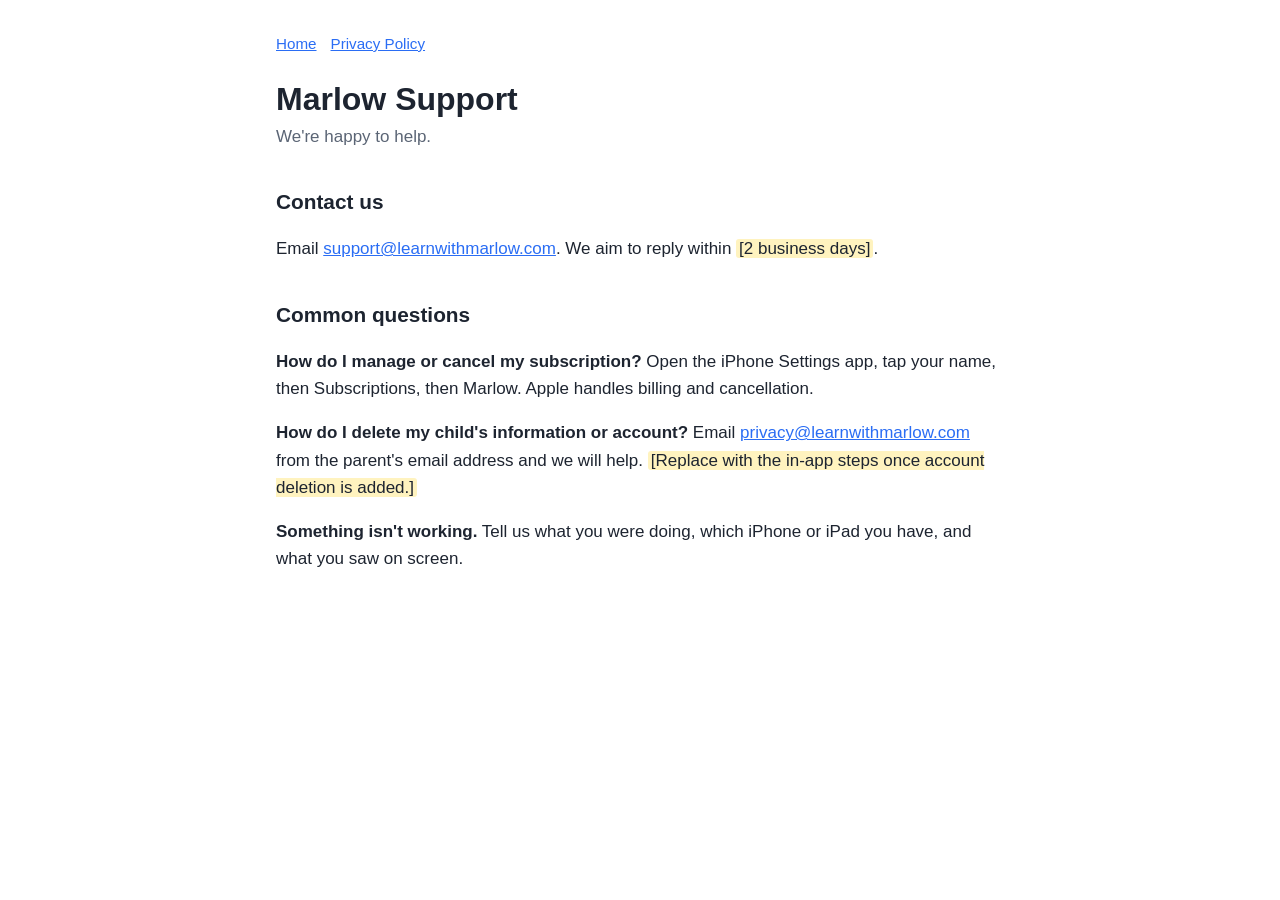
==== support.html @ ea46a32c "Add files via upload" ====
<!doctype html>
<html lang="en"><head><meta charset="utf-8"><meta name="viewport" content="width=device-width,initial-scale=1">
<title>Marlow Support</title><link rel="stylesheet" href="style.css"></head>
<body><main>
<nav><a href="index.html">Home</a><a href="privacy.html">Privacy Policy</a></nav>
<h1>Marlow Support</h1>
<p class="meta">We're happy to help.</p>
<h2>Contact us</h2>
<p>Email <a href="mailto:support@learnwithmarlow.com">support@learnwithmarlow.com</a>. We aim to reply within <span class="todo">[2 business days]</span>.</p>
<h2>Common questions</h2>
<p><strong>How do I manage or cancel my subscription?</strong> Open the iPhone Settings app, tap your name, then Subscriptions, then Marlow. Apple handles billing and cancellation.</p>
<p><strong>How do I delete my child's information or account?</strong> Email <a href="mailto:privacy@learnwithmarlow.com">privacy@learnwithmarlow.com</a> from the parent's email address and we will help. <span class="todo">[Replace with the in-app steps once account deletion is added.]</span></p>
<p><strong>Something isn't working.</strong> Tell us what you were doing, which iPhone or iPad you have, and what you saw on screen.</p>
</main></body></html>
---- style.css ----
:root{--bg:#fff;--fg:#1d2430;--muted:#5b6575;--line:#dfe3ea;--accent:#2a6df4;--todo:#fff3bf}
@media (prefers-color-scheme:dark){:root{--bg:#12161d;--fg:#e8ecf2;--muted:#9aa5b5;--line:#2b3340;--accent:#7aa5ff;--todo:#5a4b00}}
*{box-sizing:border-box}
body{margin:0;background:var(--bg);color:var(--fg);font:17px/1.6 -apple-system,BlinkMacSystemFont,"Segoe UI",Roboto,sans-serif}
main{max-width:760px;margin:0 auto;padding:32px 16px 64px}
h1{font-size:2rem;line-height:1.2;margin:0 0 4px}
h2{font-size:1.3rem;margin:2.2rem 0 .4rem}
.meta{color:var(--muted);margin:0 0 1.5rem}
a{color:var(--accent)}
table{border-collapse:collapse;width:100%;margin:1rem 0;font-size:.95rem}
th,td{border:1px solid var(--line);padding:8px 10px;text-align:left;vertical-align:top}
th{background:rgba(127,127,127,.1)}
.tablewrap{overflow-x:auto}
.todo{background:var(--todo);padding:0 3px;border-radius:3px}
nav{margin-bottom:1.5rem;font-size:.95rem}
nav a{margin-right:14px}
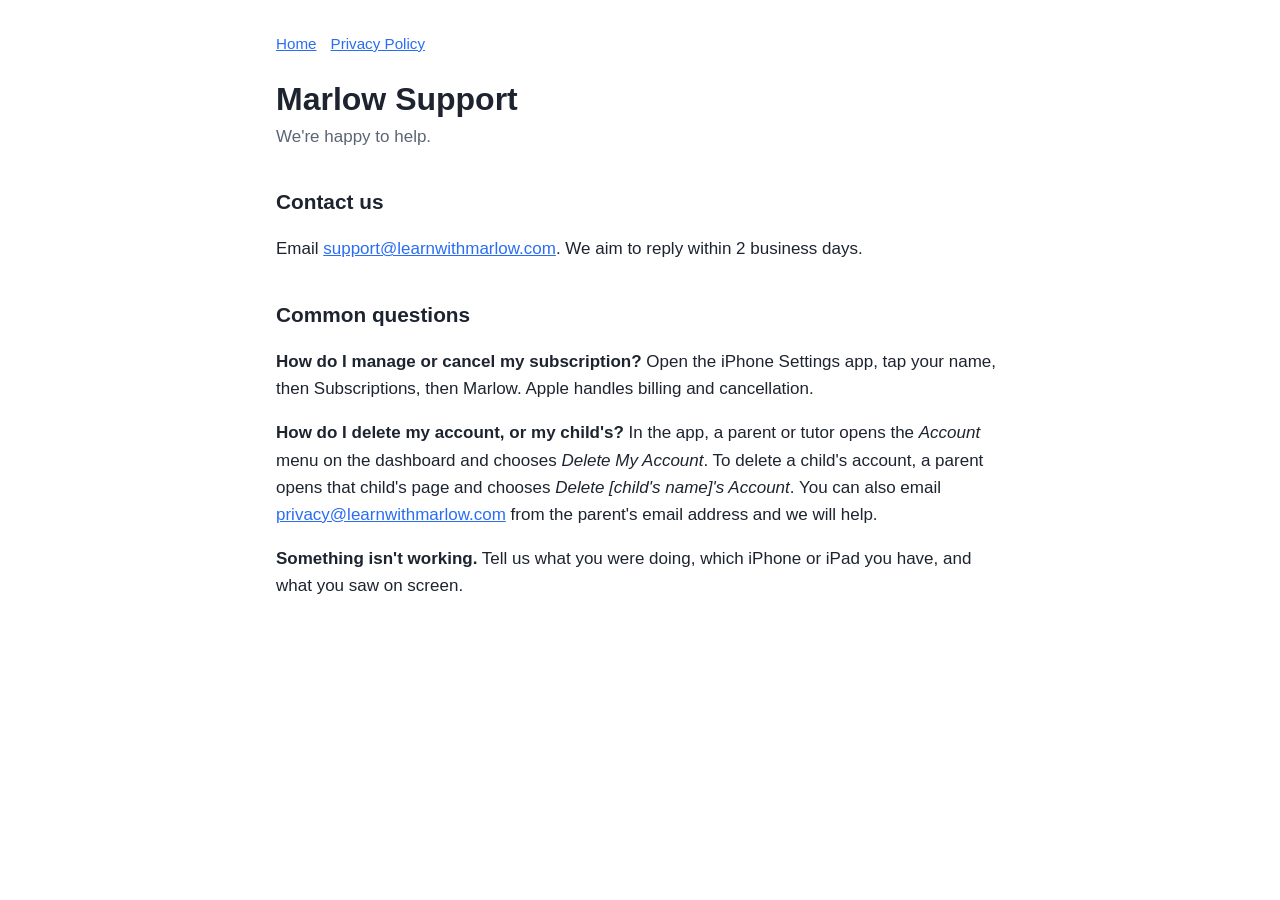
==== commit 40a2574f: "Add files via upload" ====
--- a/support.html
+++ b/support.html
@@ -6,9 +6,9 @@
 <h1>Marlow Support</h1>
 <p class="meta">We're happy to help.</p>
 <h2>Contact us</h2>
-<p>Email <a href="mailto:support@learnwithmarlow.com">support@learnwithmarlow.com</a>. We aim to reply within <span class="todo">[2 business days]</span>.</p>
+<p>Email <a href="mailto:support@learnwithmarlow.com">support@learnwithmarlow.com</a>. We aim to reply within 2 business days.</p>
 <h2>Common questions</h2>
 <p><strong>How do I manage or cancel my subscription?</strong> Open the iPhone Settings app, tap your name, then Subscriptions, then Marlow. Apple handles billing and cancellation.</p>
-<p><strong>How do I delete my child's information or account?</strong> Email <a href="mailto:privacy@learnwithmarlow.com">privacy@learnwithmarlow.com</a> from the parent's email address and we will help. <span class="todo">[Replace with the in-app steps once account deletion is added.]</span></p>
+<p><strong>How do I delete my account, or my child's?</strong> In the app, a parent or tutor opens the <em>Account</em> menu on the dashboard and chooses <em>Delete My Account</em>. To delete a child's account, a parent opens that child's page and chooses <em>Delete [child's name]'s Account</em>. You can also email <a href="mailto:privacy@learnwithmarlow.com">privacy@learnwithmarlow.com</a> from the parent's email address and we will help.</p>
 <p><strong>Something isn't working.</strong> Tell us what you were doing, which iPhone or iPad you have, and what you saw on screen.</p>
 </main></body></html>
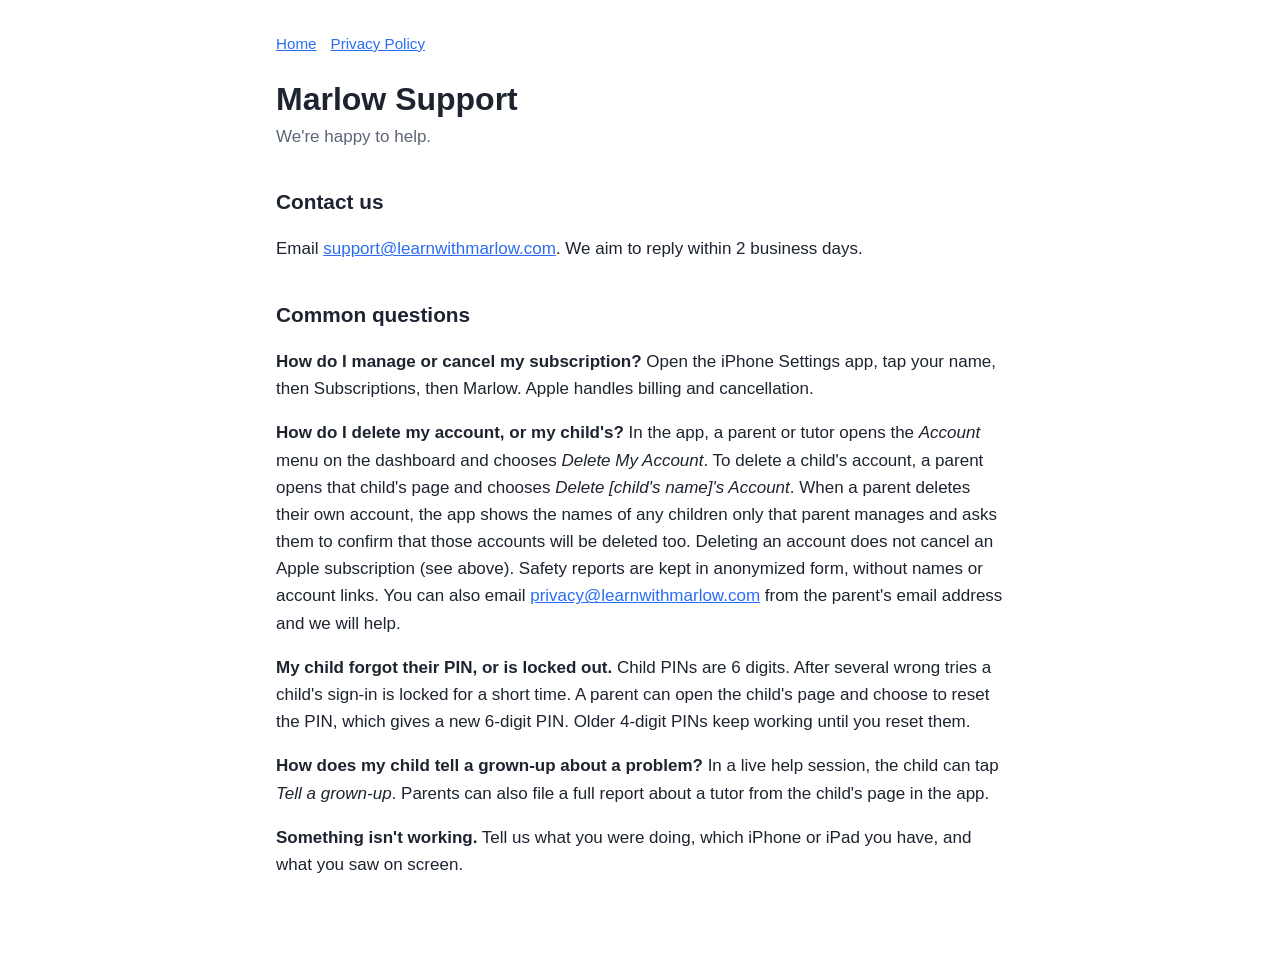
==== commit 0544fe9f: "Add files via upload" ====
--- a/support.html
+++ b/support.html
@@ -9,6 +9,8 @@
 <p>Email <a href="mailto:support@learnwithmarlow.com">support@learnwithmarlow.com</a>. We aim to reply within 2 business days.</p>
 <h2>Common questions</h2>
 <p><strong>How do I manage or cancel my subscription?</strong> Open the iPhone Settings app, tap your name, then Subscriptions, then Marlow. Apple handles billing and cancellation.</p>
-<p><strong>How do I delete my account, or my child's?</strong> In the app, a parent or tutor opens the <em>Account</em> menu on the dashboard and chooses <em>Delete My Account</em>. To delete a child's account, a parent opens that child's page and chooses <em>Delete [child's name]'s Account</em>. You can also email <a href="mailto:privacy@learnwithmarlow.com">privacy@learnwithmarlow.com</a> from the parent's email address and we will help.</p>
+<p><strong>How do I delete my account, or my child's?</strong> In the app, a parent or tutor opens the <em>Account</em> menu on the dashboard and chooses <em>Delete My Account</em>. To delete a child's account, a parent opens that child's page and chooses <em>Delete [child's name]'s Account</em>. When a parent deletes their own account, the app shows the names of any children only that parent manages and asks them to confirm that those accounts will be deleted too. Deleting an account does not cancel an Apple subscription (see above). Safety reports are kept in anonymized form, without names or account links. You can also email <a href="mailto:privacy@learnwithmarlow.com">privacy@learnwithmarlow.com</a> from the parent's email address and we will help.</p>
+<p><strong>My child forgot their PIN, or is locked out.</strong> Child PINs are 6 digits. After several wrong tries a child's sign-in is locked for a short time. A parent can open the child's page and choose to reset the PIN, which gives a new 6-digit PIN. Older 4-digit PINs keep working until you reset them.</p>
+<p><strong>How does my child tell a grown-up about a problem?</strong> In a live help session, the child can tap <em>Tell a grown-up</em>. Parents can also file a full report about a tutor from the child's page in the app.</p>
 <p><strong>Something isn't working.</strong> Tell us what you were doing, which iPhone or iPad you have, and what you saw on screen.</p>
 </main></body></html>
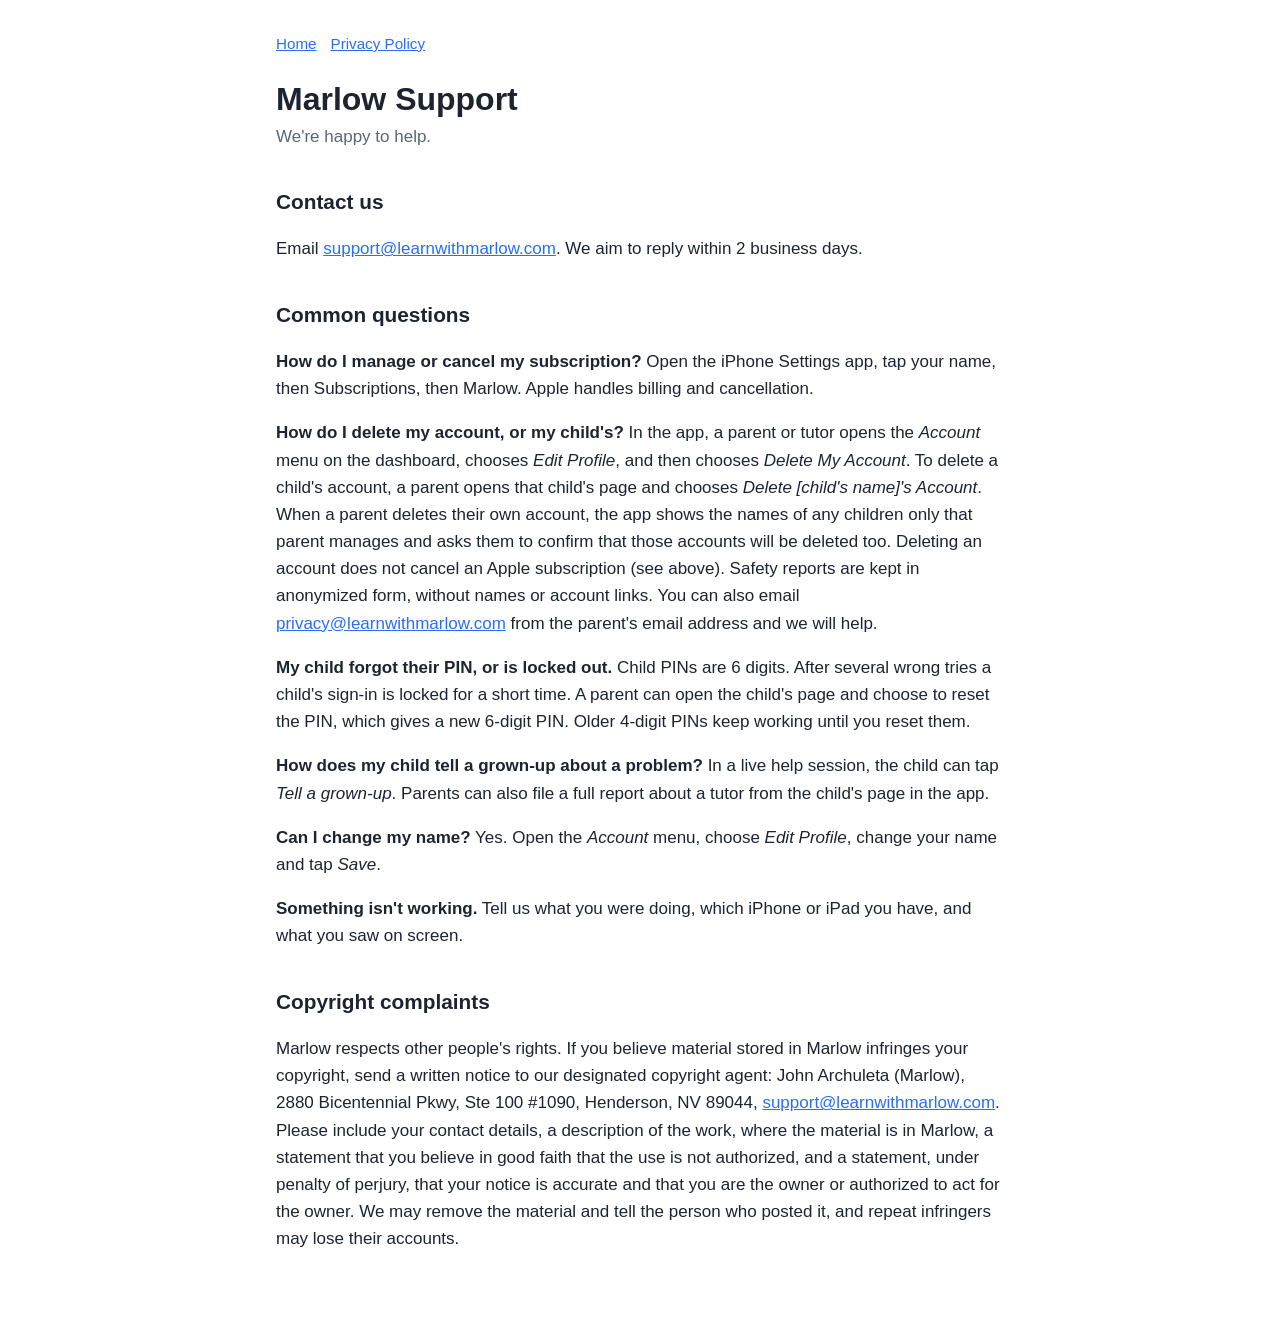
==== commit 220014c1: "Site: remove birth year from policy; Edit Profile delete path; copyright complaints notice Co-Author" ====
--- a/support.html
+++ b/support.html
@@ -9,8 +9,11 @@
 <p>Email <a href="mailto:support@learnwithmarlow.com">support@learnwithmarlow.com</a>. We aim to reply within 2 business days.</p>
 <h2>Common questions</h2>
 <p><strong>How do I manage or cancel my subscription?</strong> Open the iPhone Settings app, tap your name, then Subscriptions, then Marlow. Apple handles billing and cancellation.</p>
-<p><strong>How do I delete my account, or my child's?</strong> In the app, a parent or tutor opens the <em>Account</em> menu on the dashboard and chooses <em>Delete My Account</em>. To delete a child's account, a parent opens that child's page and chooses <em>Delete [child's name]'s Account</em>. When a parent deletes their own account, the app shows the names of any children only that parent manages and asks them to confirm that those accounts will be deleted too. Deleting an account does not cancel an Apple subscription (see above). Safety reports are kept in anonymized form, without names or account links. You can also email <a href="mailto:privacy@learnwithmarlow.com">privacy@learnwithmarlow.com</a> from the parent's email address and we will help.</p>
+<p><strong>How do I delete my account, or my child's?</strong> In the app, a parent or tutor opens the <em>Account</em> menu on the dashboard, chooses <em>Edit Profile</em>, and then chooses <em>Delete My Account</em>. To delete a child's account, a parent opens that child's page and chooses <em>Delete [child's name]'s Account</em>. When a parent deletes their own account, the app shows the names of any children only that parent manages and asks them to confirm that those accounts will be deleted too. Deleting an account does not cancel an Apple subscription (see above). Safety reports are kept in anonymized form, without names or account links. You can also email <a href="mailto:privacy@learnwithmarlow.com">privacy@learnwithmarlow.com</a> from the parent's email address and we will help.</p>
 <p><strong>My child forgot their PIN, or is locked out.</strong> Child PINs are 6 digits. After several wrong tries a child's sign-in is locked for a short time. A parent can open the child's page and choose to reset the PIN, which gives a new 6-digit PIN. Older 4-digit PINs keep working until you reset them.</p>
 <p><strong>How does my child tell a grown-up about a problem?</strong> In a live help session, the child can tap <em>Tell a grown-up</em>. Parents can also file a full report about a tutor from the child's page in the app.</p>
+<p><strong>Can I change my name?</strong> Yes. Open the <em>Account</em> menu, choose <em>Edit Profile</em>, change your name and tap <em>Save</em>.</p>
 <p><strong>Something isn't working.</strong> Tell us what you were doing, which iPhone or iPad you have, and what you saw on screen.</p>
+<h2>Copyright complaints</h2>
+<p>Marlow respects other people's rights. If you believe material stored in Marlow infringes your copyright, send a written notice to our designated copyright agent: John Archuleta (Marlow), 2880 Bicentennial Pkwy, Ste 100 #1090, Henderson, NV 89044, <a href="mailto:support@learnwithmarlow.com">support@learnwithmarlow.com</a>. Please include your contact details, a description of the work, where the material is in Marlow, a statement that you believe in good faith that the use is not authorized, and a statement, under penalty of perjury, that your notice is accurate and that you are the owner or authorized to act for the owner. We may remove the material and tell the person who posted it, and repeat infringers may lose their accounts.</p>
 </main></body></html>
